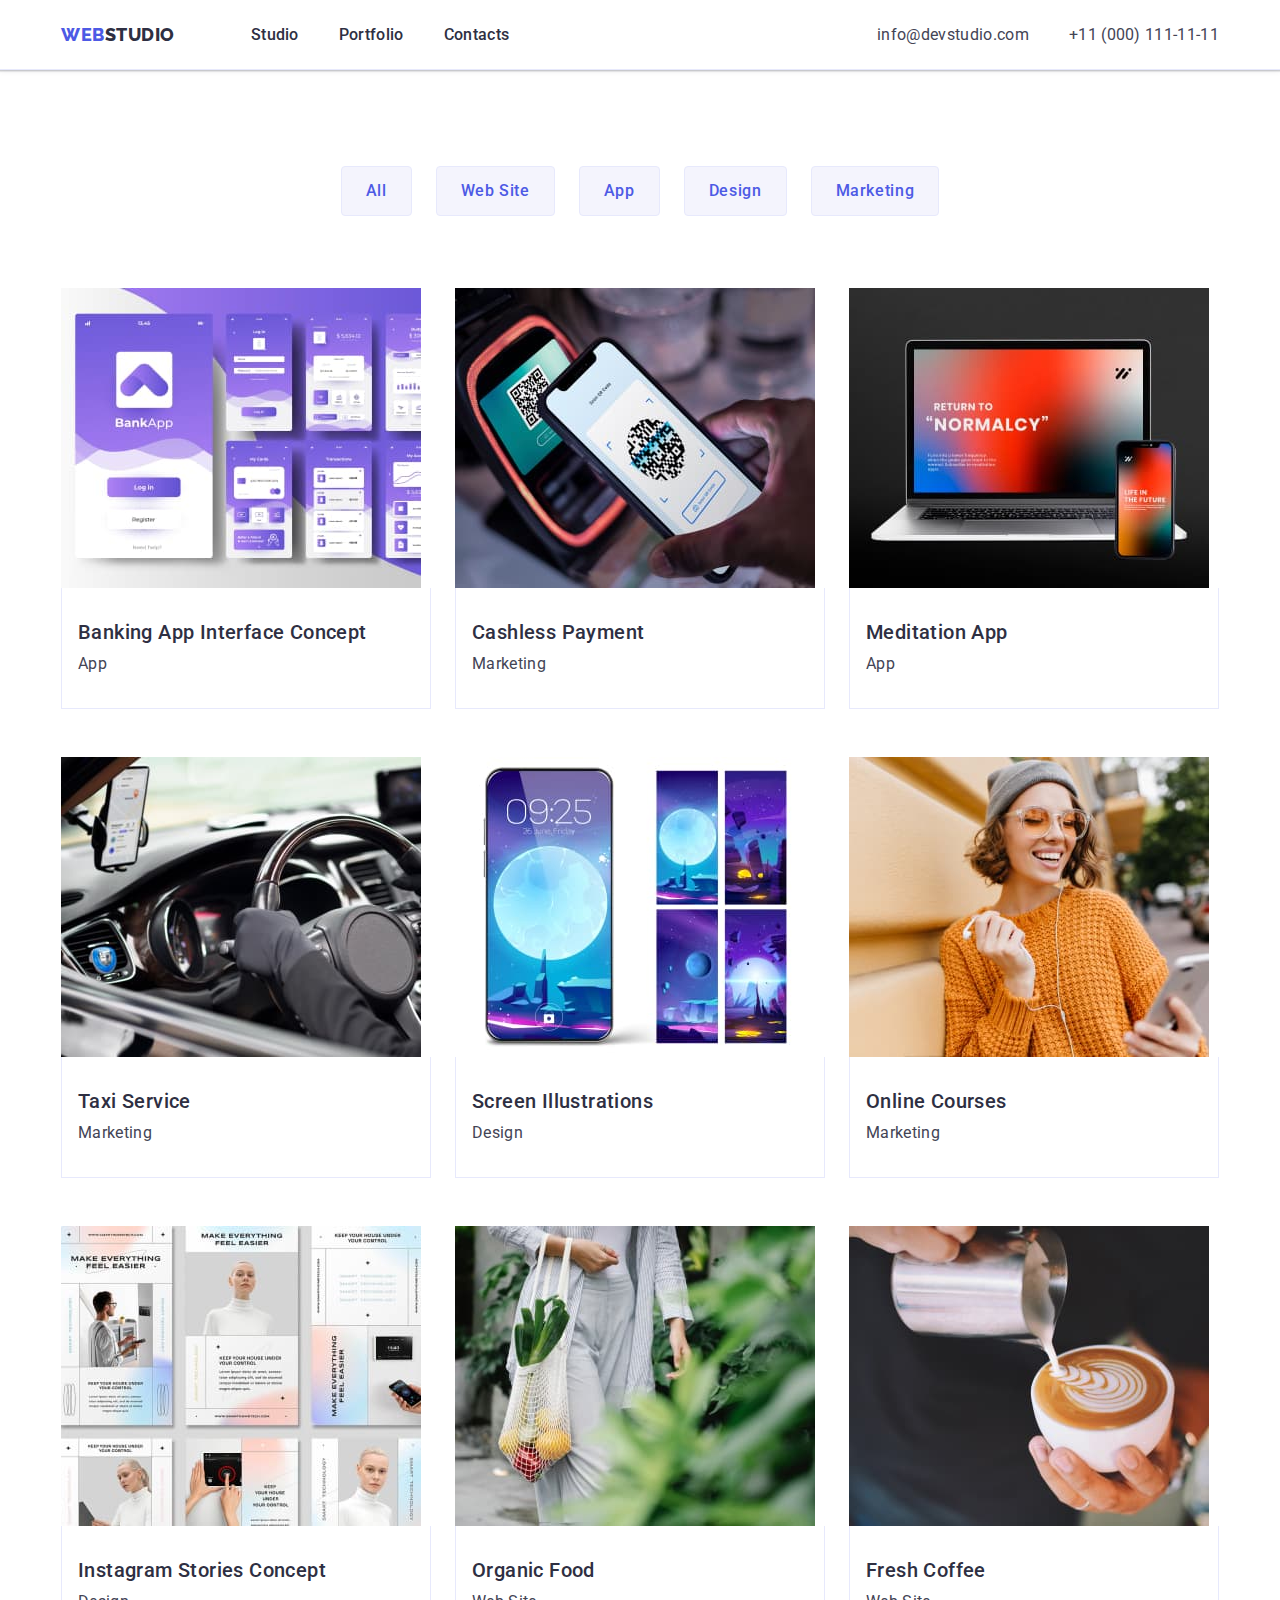
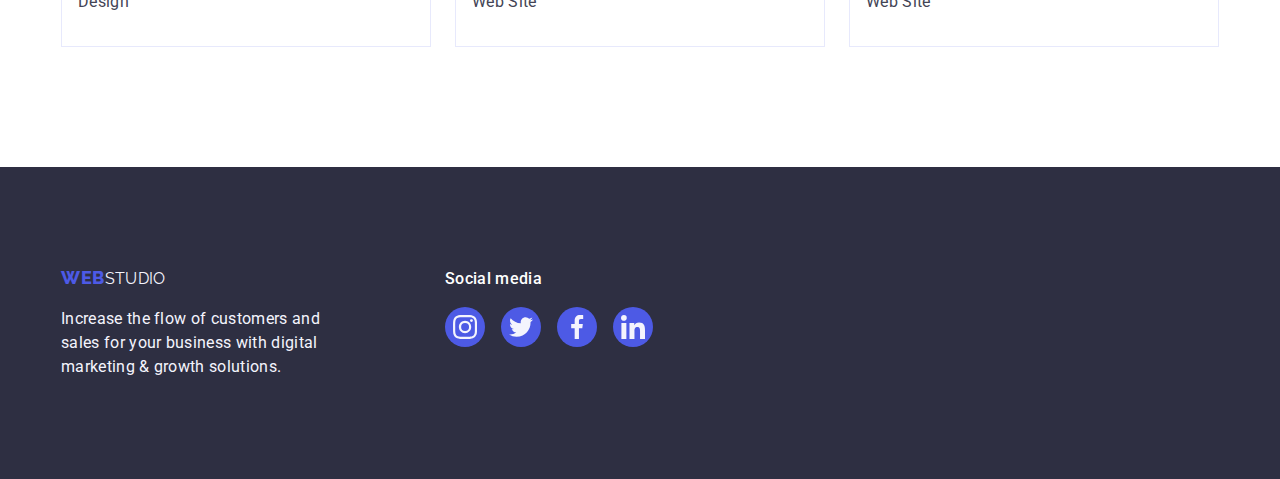
==== portfolio.html @ 8218d874 "Homework 5." ====
<!DOCTYPE html>
<html lang="en">
<head>
    <meta charset="UTF-8">
    <meta name="viewport" content="width=device-width, initial-scale=1.0">
    <title>Document</title>
    <link rel="preconnect" href="https://fonts.googleapis.com">
    <link rel="preconnect" href="https://fonts.gstatic.com" crossorigin>
    <link href="https://fonts.googleapis.com/css2?family=Raleway:wght@800&family=Roboto:wght@400;500;700;900&display=swap" rel="stylesheet">
    <link 
    rel="stylesheet" href="https://cdnjs.cloudflare.com/ajax/libs/modern-normalize/2.0.0/modern-normalize.min.css" 
    integrity="sha512-4xo8blKMVCiXpTaLzQSLSw3KFOVPWhm/TRtuPVc4WG6kUgjH6J03IBuG7JZPkcWMxJ5huwaBpOpnwYElP/m6wg==" 
    crossorigin="anonymous" 
    referrerpolicy="no-referrer" />
    <link rel="stylesheet" href="./css/styles.css">
</head>
<body >
    <header class = "header">
        <div class = "header-div container">
            <nav class="nav">
                <a class = "logo link" href="./index.html">Web<span class = "span-header">Studio</span></a>
                <ul class = "list">
                    <li><a class = "link" href="./index.html">Studio</a></li>
                    <li><a class = "link" href="./portfolio.html">Portfolio</a></li>
                    <li><a class = "link" href="">Contacts</a></li>
                </ul>
            </nav>
            
                <address class="adres">
                    <ul class = "list">
                        <li><a class = "link info" href="mailto:info@devstudio.com">info@devstudio.com</a></li>
                        <li><a class = "link info" href="tel:+110001111111">+11 (000) 111-11-11</a></li>
                    </ul>
                </address>
        </div>
    </header>
    <main>
        <section class="section-portfolio">
            <div class="container">
                <h1 class="visually-hidden">Nagłówek</h1>
                <ul class = "list list-atrybutes center button-margin-border">
                    <li><button type = "button" class = "button border-button">All</button></li>
                    <li><button type = "button" class = "button border-button">Web Site</button></li>
                    <li><button type = "button" class = "button border-button">App</button></li>
                    <li><button type = "button" class = "button border-button">Design</button></li>
                    <li><button type = "button" class = "button border-button">Marketing</button></li>
                </ul>
        
                <ul class="list link-photo wrap">
                    <li class="list-element-two">
                        <a href = "" class="link-image">
                            <img src="./images/hw2_img1.jpg" alt="BankApp aplication view." width="360" height="300">
                            <div class="container-two">
                                <h2 class="headline">Banking App Interface Concept</h2>
                                <p class="text">App</p>
                            </div>
                        </a>
                    </li>
                    <li class="list-element-two">
                        <a href = "" class="link-image">
                            <img src="./images/hw2_img2.jpg" alt="QR scanning." width="360" height="300">
                            <div class="container-two">
                                <h2 class="headline">Cashless Payment</h2>
                                <p class="text">Marketing</p>
                            </div>
                        </a>
                    </li>
                    <li class="list-element-two">
                        <a href = "" class="link-image">
                            <img src="./images/hw2_img3.jpg" alt="Laptop with text 'Return to NORMALCY'." width="360" height="300">
                            <div class="container-two">
                                <h2 class="headline">Meditation App</h2>
                                <p class="text">App</p>
                            </div>
                        </a>
                        
                    </li>
                    <li class="list-element-two">
                        <a href = "" class="link-image">
                            <img src="./images/hw2_img4.jpg" alt="Steering whell car." width="360" height="300">
                            <div class="container-two">
                                <h2 class="headline"> Taxi Service</h2>
                                <p class="text">Marketing</p>
                            </div>
                        </a>
                        
                    </li>
                    <li class="list-element-two">
                        <a href = "" class="link-image">
                            <img src="./images/hw2_img5.jpg" alt="phone with screens." width="360" height="300">
                            <div class="container-two">
                                <h2 class="headline">Screen Illustrations</h2>
                                <p class="text">Design</p>
                            </div>
                        </a>
                       
                    </li>
                    <li class="list-element-two">
                        <a href = "" class="link-image">
                            <img src="./images/hw2_img6.jpg" alt="Smiling woman with phone in hand." width="360" height="300">
                            <div class="container-two">
                                <h2 class="headline">Online Courses</h2>
                                <p class="text">Marketing</p>
                            </div>
                        </a>
                    </li>
                    <li class="list-element-two">
                        <a href = "" class="link-image">
                            <img src="./images/hw2_img7.jpg" alt="Photos of people with descriptions." width="360" height="300">
                            <div class="container-two">
                                <h2 class="headline">Instagram Stories Concept</h2>
                                <p class="text">Design</p>
                            </div>
                        </a>
                    </li>
                    <li class="list-element-two">
                        <a href = "" class="link-image">
                            <img src="./images/hw2_img8.jpg" alt="Person carries a bag with vegetables." width="360" height="300">
                            <div class="container-two">
                                <h2 class="headline">Organic Food</h2>
                                <p class="text">Web Site</p>
                            </div>
                        </a>
                    </li>
                    <li class="list-element-two">
                        <a href = "" class="link-image">
                            <img src="./images/hw2_img9.jpg" alt="Person makes coffee with pattern." width="360" height="300">
                            <div class="container-two">
                                <h2 class="headline">Fresh Coffee</h2>
                                <p class="text">Web Site</p>
                            </div>
                        </a>
                    </li>
                </ul>
            </div>
        </section>
    </main>
    <footer class="footer">
        <div class = "flex-footer container">
            <div class="foot">
                <a class = "logo link-footer" href="./index.html">Web<span class="span-footer">Studio</span></a>
                <p class="span-footer">Increase the flow of customers and sales for your business with digital marketing & growth solutions.</p>
            </div>
            <div>
                <p class="social-media">Social media</p>
                <ul class = "social-media-icons">
                    <li class="social-media-element">
                        <a class="social-media-footer" href="">
                            <svg class="icon" width = "24" height = "24">
                                <use href = "./images/icons.svg#icon-instagram-2-3"></use>

                            </svg>
                        </a>
                    </li>
                    <li class="social-media-element">
                        <a class="social-media-footer" href="">
                            <svg class="icon" width = "24" height = "24">
                                <use href = "./images/icons.svg#icon-twitter-1"></use>

                            </svg>
                        </a>
                    </li>
                    <li class="social-media-element">
                        <a class="social-media-footer" href="">
                            <svg class="icon" width = "24" height = "24">
                                <use href = "./images/icons.svg#icon-facebook-1"></use>

                            </svg>
                        </a>
                    </li>
                    <li class="social-media-element">
                        <a class="social-media-footer" href="">
                            <svg class="icon" width = "24" height = "24">
                                <use href = "./images/icons.svg#icon-linkedin-1"></use>

                            </svg>
                        </a>
                    </li>
                </ul>
            </div>
        </div>
    </footer>
    
</body>
</html>
---- css/styles.css ----
*{
    margin: 0;
    padding: 0;
}
:root{
    
    --Primary-Brand:#4D5AE5;

    --Pressed-state:#404BBF;

    --Dark:#2E2F42;
        
    --Success:#31D0AA;

    --Text:#434455;

    --Subtle-Text:#8E8F99;

    --Accent:#E7E9FC;

    --Light:#F4F4FD;

    --Modal-overlay:#2E2F42;

    --Hero-background:#2E2F42;

    --White-background:#FFFFFF;

    --Modal-background:#FCFCFC;

}

body{
    color:var(--Text);
    font-family: Roboto, sans-serif;
    background-color: var(--White-background);

}

img{
    display: block;
}


/*STYLES LINK*/
.link{
    font-weight: 500;
    color:var(--Dark);
    font-size: 16px;
    line-height: 1.5;
    letter-spacing: 0.02em;
    color: var(--Dark);
    text-decoration: none;
    padding: 24px 0;
    
}

.link-image{
    text-decoration: none;
    display: block;
}

.link-photo{
    font-weight: 500;
    color:var(--Dark);
    font-size: 16px;
    line-height: 1.5;
    letter-spacing: 0.02em;
    color: var(--Dark);
    text-decoration: none;
}

.link-footer{
    font-weight: 500;
    color:var(--Dark);
    font-size: 16px;
    line-height: 1.5;
    letter-spacing: 0.02em;
    color: var(--Dark);
    text-decoration: none;
    display: inline-block;
    margin-bottom: 16px;
}

.empty-link:hover,
.link:hover{
    color:var(--Pressed-state)
}

.link:active{
    color: var(--Pressed-state);
}

.empty-link:focus,
.link:focus{
    color:var(--Pressed-state)
}

.link-image:hover{
    box-shadow: 0px 1px 6px rgba(46, 47, 66, 0.08), 0px 1px 1px rgba(46, 47, 66, 0.16), 0px 2px 1px rgba(46, 47, 66, 0.08);
}

.link-image:focus{
    box-shadow: 0px 1px 6px rgba(46, 47, 66, 0.08), 0px 1px 1px rgba(46, 47, 66, 0.16), 0px 2px 1px rgba(46, 47, 66, 0.08);
}

/*------------------------------------------------*/


/*STYLES BUTTON*/

.main-button:hover,
.button:hover{
    color: var(--White-background);
    background-color: var(--Pressed-state);
    cursor: pointer;
}

.button:hover{
    border: 1px solid transparent;
    box-shadow: 0px 3px 1px rgba(0, 0, 0, 0.1), 0px 2px 1px rgba(0, 0, 0, 0.08), 0px 2px 2px rgba(0, 0, 0, 0.12);
}

.main-button:focus,
.button:focus{
    color:var(--White-background);
    background-color:var(--Pressed-state);
}

.button:focus{
    border: 1px solid transparent;
    box-shadow: 0px 3px 1px rgba(0, 0, 0, 0.1), 0px 2px 1px rgba(0, 0, 0, 0.08), 0px 2px 2px rgba(0, 0, 0, 0.12);
}

.button:active{
    color: var(--White-background);
    background-color: var(--Pressed-state);
}

.button{
    cursor: pointer;
    font-family: Roboto , sans-serif;
    font-weight: 500;
    font-size: 16px;
    line-height: 1.5;
    letter-spacing: 0.04em;
    color: var(--Primary-Brand);
    background-color: var(--Light);
    padding: 12px 24px;
}

.main-button{
    cursor: pointer;
    font-family: Roboto , sans-serif;
    font-weight: 500;
    font-size: 16px;
    line-height: 1.5;
    letter-spacing: 0.04em;
    color: var(--White-background);
    background-color: var(--Primary-Brand);
    display:block;
    min-width: 169px;
    height: 56px;
    border: none;
    border-radius: 4px;
    margin:auto;
    

}

.button-margin-border{
    margin-bottom: 72px;
}

.border-button{
    border: 1px solid var(--Accent);
    border-radius:4px ;
}
/*------------------------------------------------*/

/*STYLES HEADLINE*/

.headline{
    font-weight: 500;
    font-size: 20px;
    line-height: 1.2;
    letter-spacing: 0.02em;
    color:var(--Dark);
    margin-bottom: 8px;
    
}


.second-headline{
    font-size: 36px;
    line-height: 1.11;
    letter-spacing: 0.02em;
    text-align: center;
    text-transform: capitalize;
    color: var(--Dark);
    margin-bottom: 72px;
}



.main-headline{
    font-size: 56px;
    line-height: 1.07;
    text-align: center;
    letter-spacing: 0.02em;
    color: var(--White-background);
    max-width: 496px;
    margin-left: auto;
    margin-right:auto ;
    margin: 0 auto 48px;
    
}

/*------------------------------------------------*/


/*STYLES SECTIONS*/

.section{
    background-color:var(--Hero-background);
    padding: 188px 0;
}

.section-second-opcion{
    padding: 120px 0 120px;
}

.section-third-opcion{
    padding-bottom: 120px;
}

.last-section{
    background-color: var(--Light);
    padding: 120px 0;
}

.section-portfolio{
    padding-top: 96px;
    padding-bottom: 120px;
}

/*------------------------------------------------*/

/*STYLES LIST*/

.list{
    list-style: none;
    display: flex;
    gap: 40px;
    
    
}

.list-element-four{
    background-color: var(--White-background);
    width: calc((100% - 72px) / 4);
    border-radius: 0px 0px 4px 4px;
    box-shadow: 0px 1px 6px rgba(46, 47, 66, 0.08), 0px 1px 1px rgba(46, 47, 66, 0.16), 0px 2px 1px rgba(46, 47, 66, 0.08);
}

.list-atrybutes{
    gap:24px;
}

.list-element{
    width: calc((100% - 72px) / 4);
}

.list-element-two{
    width: calc((100% - 48px) / 3);
}

.list-element-three{
    width: calc(100% - 48px)/3;
}

/*------------------------------------------------*/

/*STYLES SPAN*/

.span-header{
    color: var(--Dark);
}

.span-footer{
    color: var(--Light);
    max-width: 264px;
    font-size: 16px;
    line-height: 1.5;
    font-weight: 400;
    letter-spacing: 0.02em;
}

/*------------------------------------------------*/

/*STYLES CONTAINER*/

.container{
    width: 1158px;
    margin: 0 auto;
    padding-left: 15px;
    padding-right: 15px;
}

.container-person{
    padding: 32px 0px;
}

.container-two{
    padding: 32px 16px;
    border: 1px solid var(--Accent);
    border-top: none;
}

.container-image{
    background-image: linear-gradient(rgba(46, 47, 66, 0.7), 
    rgba(46, 47, 66, 0.7)),
    url(../images/people-office.jpg);
    max-width: 1440px;
    background-repeat: no-repeat;
    background-position: center;
    background-size: cover;
    margin:0 auto;
}

/*------------------------------------------------*/


/*SOCIAL MEDIA AND ICONS*/

.social-media{
    font-weight: 500;
    font-size: 16px;
    line-height: 1.5;
    letter-spacing: 0.02em;
    color: var(--White-background);
    margin-bottom: 16px;

}

.social-media-icons{
    display: flex;
    gap: 16px;
    list-style: none;

}

.social-media-icons-two{
    display: flex;
    justify-content: center;
    gap:24px;
    list-style: none;
    margin-top: 8px;
}

.social-media-element{
    width: 40px;
    height: 40px;
}

.social-media-parameters{
    width: 100%;
    height: 100%;
    background-color: var(--Primary-Brand);
    border-radius: 50%;
    display: flex;
    align-items: center;
    justify-content: center;
}

.icon{
    fill: var(--Light);
}

.icon-color{
    fill: currentColor;
}

.icons-customers{
    display: flex;
    gap: 24px;
}

.social-media-footer{
    width: 100%;
    height: 100%;
    background-color: var(--Primary-Brand);
    border-radius: 50%;
    display: flex;
    align-items: center;
    justify-content: center;
}


.social-media-parameters:hover{
    background-color: var(--Pressed-state);

}

.social-media-parameters:focus{
    background-color: var(--Pressed-state);
}

.social-media-footer:hover{
    background-color: var(--Success);
}

.social-media-footer:focus{
    background-color: var(--Success);
}

.customer:hover{
    border-color: var(--Pressed-state);
    color: var(--Pressed-state);
}

.icon-color:hover{
    color: var(--Pressed-state);
}

.customer:focus{
    border-color: var(--Pressed-state);
    color: var(--Pressed-state);
}

/*------------------------------------------------*/



/*CUSTOMERS*/

.customers{
    width: calc((100% - 120px)/6);
    height: 88px;
    list-style: none;
}

.customer{
    width: 100%;
    height: 100%;
    border: 1px solid var(--Subtle-Text);
    border-radius: 4px;
    display: flex;
    align-items: center;
    justify-content: center;
    color: var(--Subtle-Text);
    

}

/*------------------------------------------------*/

/*OTHER*/

.text{
    color:var(--Text);
    font-size: 16px;
    line-height: 1.5;
    font-weight: 400;
    letter-spacing: 0.02em;
}




.footer{
    display: flex;
    background-color:var(--Dark);
    padding: 100px 0;
    gap:20px;
    
}




.info{
    color:var(--Text);
    font-weight: 400;
}

.logo{
    font-family: Raleway,sans-serif;
    font-weight: 800;
    font-size: 18px;
    line-height: 1.17;
    letter-spacing: 0.03em;
    text-transform: uppercase;
    color:var(--Primary-Brand);
    text-decoration: none;
    margin-right: 76px;;
}

.adres{
    font-style: normal;
    display: flex;
    justify-content: flex-end;
    align-items: center;
    margin-left: auto;
    font-weight: 400;
}


.header{
    border-bottom: 1px solid var(--Accent);
    box-shadow:  0px 2px 1px rgba(46, 47, 66, 0.08), 0px 1px 1px rgba(46, 47, 66, 0.16), 0px 1px 6px rgba(46, 47, 66, 0.08);
}

.header-div{
    display:flex;

}


.nav{
    display: flex;
    align-items: center;
    
}



.name{
    text-align: center;
}

.foot{
    margin-right: 120px;

}

.div-foot{
    display:flex;
}

.center{
    justify-content: center;
}


.wrap{
    flex-wrap: wrap;
    column-gap: 24px;
    row-gap: 48px;
}


.visually-hidden {
    position: absolute;
    width: 1px;
    height: 1px;
    margin: -1px;
    border: 0;
    padding: 0;
    white-space: nowrap;
    clip-path: inset(100%);
    clip: rect(0 0 0 0);
    overflow: hidden;
}

.flex{
    display: flex;
    
}

.flex-footer{
    display: flex;
    align-items: baseline;
    
}

.img-person{
    color:var(--Dark);
    font-weight: 500;
    font-size: 16px;
    line-height: 1.5;
    letter-spacing: 0.02em;
    color: var(--Dark);
    text-decoration: none;
}



.svg-element{
    display: flex;
    height: 112px;
    background-color: var(--Light);
    border-radius: 4px;
    margin-bottom: 8px;
    align-items: center;
    justify-content: center;
}

.customers{
    width: calc((100% - 120px)/6);
    height: 88px;
    list-style: none;
}

.customer{
    width: 100%;
    height: 100%;
    border: 1px solid var(--Subtle-Text);
    border-radius: 4px;
    display: flex;
    align-items: center;
    justify-content: center;
    color: var(--Subtle-Text);
    

}




/*------------------------------------------------*/
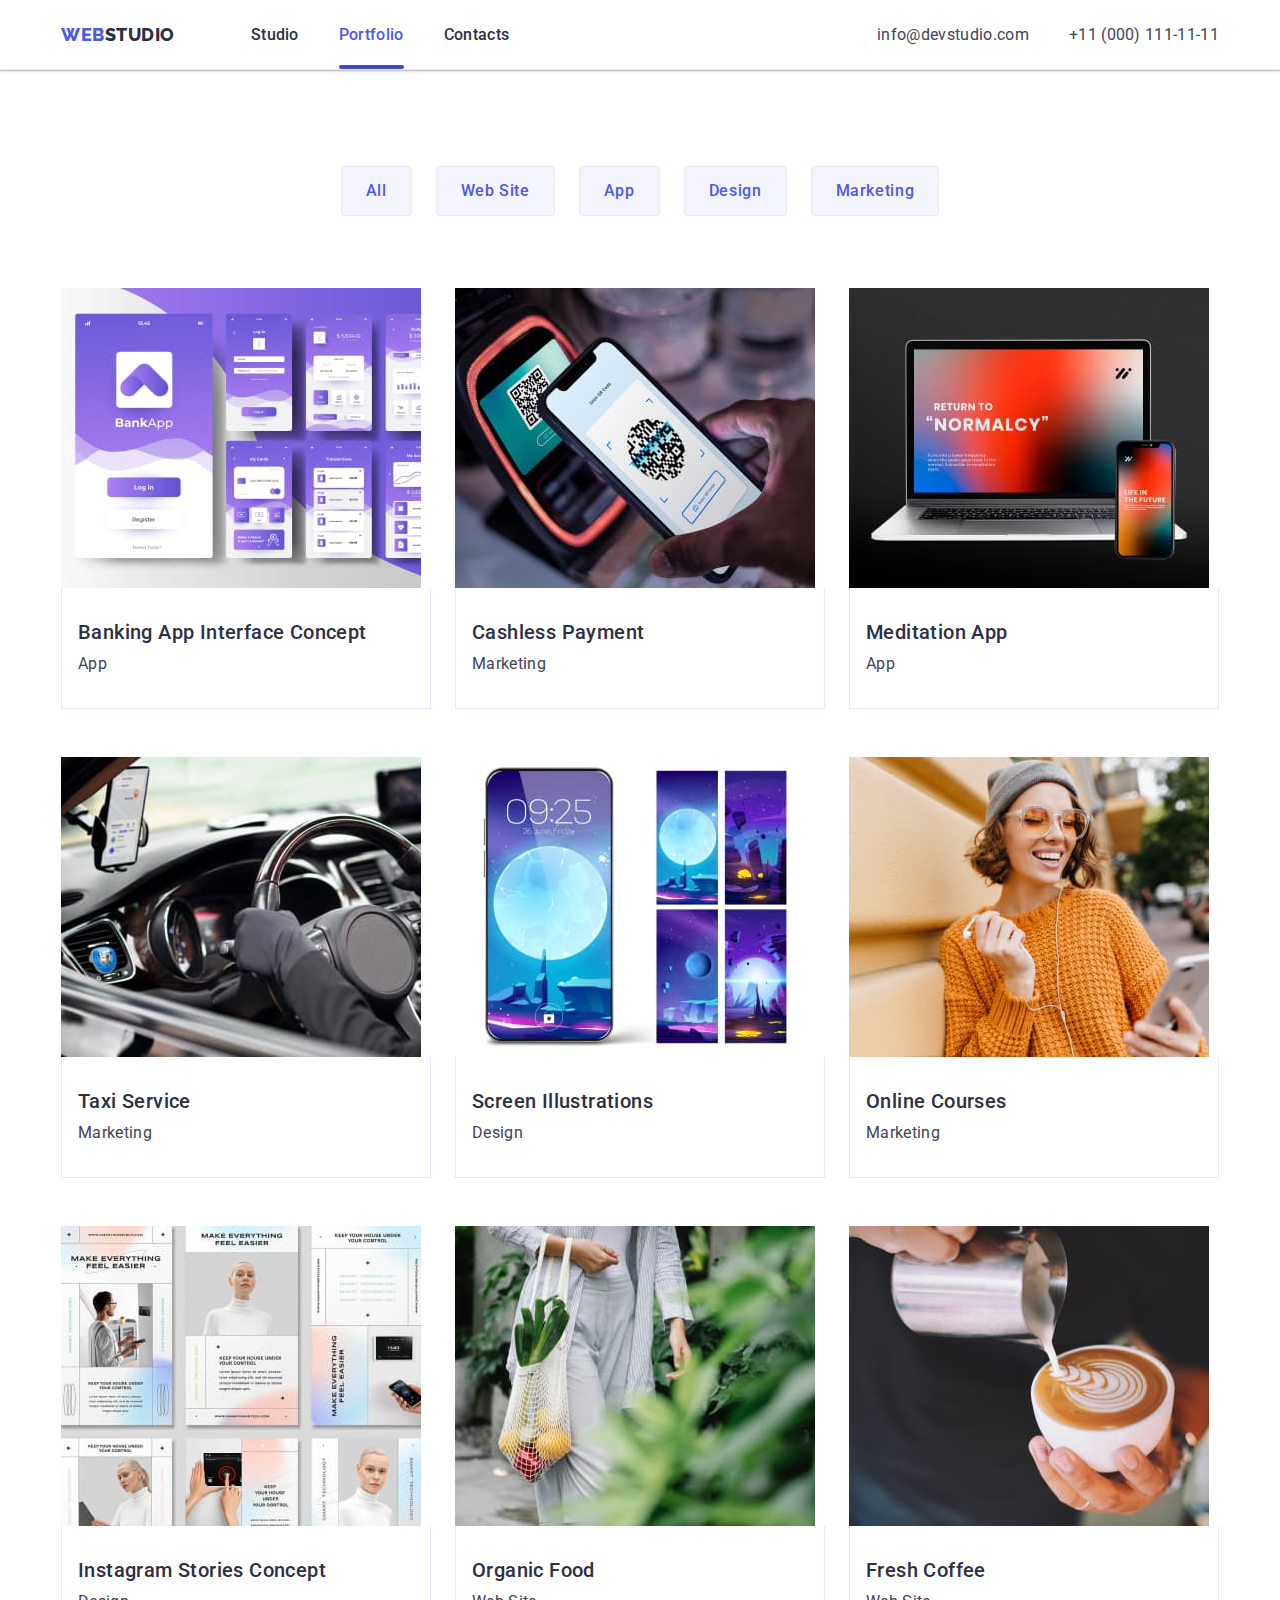
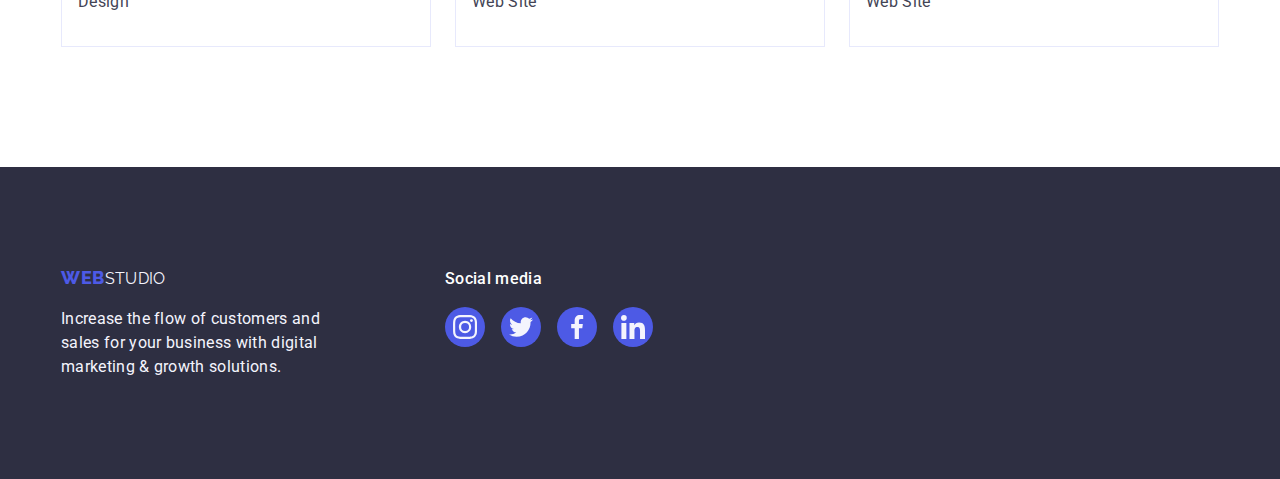
==== commit 6b588302: "Changed in homework 5." ====
--- a/portfolio.html
+++ b/portfolio.html
@@ -21,11 +21,11 @@
                 <a class = "logo link" href="./index.html">Web<span class = "span-header">Studio</span></a>
                 <ul class = "list">
                     <li><a class = "link" href="./index.html">Studio</a></li>
-                    <li><a class = "link" href="./portfolio.html">Portfolio</a></li>
+                    <li><a class = "link active-link" href="./portfolio.html">Portfolio</a></li>
                     <li><a class = "link" href="">Contacts</a></li>
                 </ul>
             </nav>
-            
+
                 <address class="adres">
                     <ul class = "list">
                         <li><a class = "link info" href="mailto:info@devstudio.com">info@devstudio.com</a></li>
@@ -45,91 +45,124 @@
                     <li><button type = "button" class = "button border-button">Design</button></li>
                     <li><button type = "button" class = "button border-button">Marketing</button></li>
                 </ul>
-        
+
                 <ul class="list link-photo wrap">
                     <li class="list-element-two">
                         <a href = "" class="link-image">
-                            <img src="./images/hw2_img1.jpg" alt="BankApp aplication view." width="360" height="300">
+                            <div class="appear">
+                            <img src="./images/hw2_img1.jpg" alt="Laptop with text 'Return to NORMALCY'." width="360" height="300">
+                            <p class = "paragraf">14 Stylish and User-Friendly App Design Concepts · Task Manager App · Calorie Tracker App · Exotic Fruit Ecommerce App · Cloud Storage App</p>
+                            </div>
                             <div class="container-two">
                                 <h2 class="headline">Banking App Interface Concept</h2>
                                 <p class="text">App</p>
                             </div>
                         </a>
-                    </li>
-                    <li class="list-element-two">
-                        <a href = "" class="link-image">
-                            <img src="./images/hw2_img2.jpg" alt="QR scanning." width="360" height="300">
+
+                    </li>
+                    <li class="list-element-two">
+                        <a href = "" class="link-image">
+                            <div class="appear">
+                            <img src="./images/hw2_img2.jpg" alt="Laptop with text 'Return to NORMALCY'." width="360" height="300">
+                            <p class = "paragraf">14 Stylish and User-Friendly App Design Concepts · Task Manager App · Calorie Tracker App · Exotic Fruit Ecommerce App · Cloud Storage App</p>
+                            </div>
                             <div class="container-two">
                                 <h2 class="headline">Cashless Payment</h2>
                                 <p class="text">Marketing</p>
                             </div>
                         </a>
-                    </li>
-                    <li class="list-element-two">
-                        <a href = "" class="link-image">
+
+                    </li>
+                    <li class="list-element-two">
+                        <a href = "" class="link-image">
+                            <div class="appear">
                             <img src="./images/hw2_img3.jpg" alt="Laptop with text 'Return to NORMALCY'." width="360" height="300">
+                            <p class = "paragraf">14 Stylish and User-Friendly App Design Concepts · Task Manager App · Calorie Tracker App · Exotic Fruit Ecommerce App · Cloud Storage App</p>
+                            </div>
                             <div class="container-two">
                                 <h2 class="headline">Meditation App</h2>
                                 <p class="text">App</p>
                             </div>
                         </a>
-                        
-                    </li>
-                    <li class="list-element-two">
-                        <a href = "" class="link-image">
-                            <img src="./images/hw2_img4.jpg" alt="Steering whell car." width="360" height="300">
-                            <div class="container-two">
-                                <h2 class="headline"> Taxi Service</h2>
+
+                    </li>
+                    <li class="list-element-two">
+                        <a href = "" class="link-image">
+                            <div class="appear">
+                            <img src="./images/hw2_img4.jpg" alt="Laptop with text 'Return to NORMALCY'." width="360" height="300">
+                            <p class = "paragraf">14 Stylish and User-Friendly App Design Concepts · Task Manager App · Calorie Tracker App · Exotic Fruit Ecommerce App · Cloud Storage App</p>
+                            </div>
+                            <div class="container-two">
+                                <h2 class="headline">Taxi Service</h2>
                                 <p class="text">Marketing</p>
                             </div>
                         </a>
-                        
-                    </li>
-                    <li class="list-element-two">
-                        <a href = "" class="link-image">
-                            <img src="./images/hw2_img5.jpg" alt="phone with screens." width="360" height="300">
+
+                    </li>
+                    <li class="list-element-two">
+                        <a href = "" class="link-image">
+                            <div class="appear">
+                            <img src="./images/hw2_img5.jpg" alt="Laptop with text 'Return to NORMALCY'." width="360" height="300">
+                            <p class = "paragraf">14 Stylish and User-Friendly App Design Concepts · Task Manager App · Calorie Tracker App · Exotic Fruit Ecommerce App · Cloud Storage App</p>
+                            </div>
                             <div class="container-two">
                                 <h2 class="headline">Screen Illustrations</h2>
                                 <p class="text">Design</p>
                             </div>
                         </a>
-                       
-                    </li>
-                    <li class="list-element-two">
-                        <a href = "" class="link-image">
-                            <img src="./images/hw2_img6.jpg" alt="Smiling woman with phone in hand." width="360" height="300">
+
+                    </li>
+                    <li class="list-element-two">
+                        <a href = "" class="link-image">
+                            <div class="appear">
+                            <img src="./images/hw2_img6.jpg" alt="Laptop with text 'Return to NORMALCY'." width="360" height="300">
+                            <p class = "paragraf">14 Stylish and User-Friendly App Design Concepts · Task Manager App · Calorie Tracker App · Exotic Fruit Ecommerce App · Cloud Storage App</p>
+                            </div>
                             <div class="container-two">
                                 <h2 class="headline">Online Courses</h2>
                                 <p class="text">Marketing</p>
                             </div>
                         </a>
-                    </li>
-                    <li class="list-element-two">
-                        <a href = "" class="link-image">
-                            <img src="./images/hw2_img7.jpg" alt="Photos of people with descriptions." width="360" height="300">
+
+                    </li>
+                    <li class="list-element-two">
+                        <a href = "" class="link-image">
+                            <div class="appear">
+                            <img src="./images/hw2_img7.jpg" alt="Laptop with text 'Return to NORMALCY'." width="360" height="300">
+                            <p class = "paragraf">14 Stylish and User-Friendly App Design Concepts · Task Manager App · Calorie Tracker App · Exotic Fruit Ecommerce App · Cloud Storage App</p>
+                            </div>
                             <div class="container-two">
                                 <h2 class="headline">Instagram Stories Concept</h2>
                                 <p class="text">Design</p>
                             </div>
                         </a>
-                    </li>
-                    <li class="list-element-two">
-                        <a href = "" class="link-image">
-                            <img src="./images/hw2_img8.jpg" alt="Person carries a bag with vegetables." width="360" height="300">
+
+                    </li>
+                    <li class="list-element-two">
+                        <a href = "" class="link-image">
+                            <div class="appear">
+                            <img src="./images/hw2_img8.jpg" alt="Laptop with text 'Return to NORMALCY'." width="360" height="300">
+                            <p class = "paragraf">14 Stylish and User-Friendly App Design Concepts · Task Manager App · Calorie Tracker App · Exotic Fruit Ecommerce App · Cloud Storage App</p>
+                            </div>
                             <div class="container-two">
                                 <h2 class="headline">Organic Food</h2>
                                 <p class="text">Web Site</p>
                             </div>
                         </a>
-                    </li>
-                    <li class="list-element-two">
-                        <a href = "" class="link-image">
-                            <img src="./images/hw2_img9.jpg" alt="Person makes coffee with pattern." width="360" height="300">
+
+                    </li>
+                    <li class="list-element-two">
+                        <a href = "" class="link-image">
+                            <div class="appear">
+                            <img src="./images/hw2_img9.jpg" alt="Laptop with text 'Return to NORMALCY'." width="360" height="300">
+                            <p class = "paragraf">14 Stylish and User-Friendly App Design Concepts · Task Manager App · Calorie Tracker App · Exotic Fruit Ecommerce App · Cloud Storage App</p>
+                            </div>
                             <div class="container-two">
                                 <h2 class="headline">Fresh Coffee</h2>
                                 <p class="text">Web Site</p>
                             </div>
                         </a>
+
                     </li>
                 </ul>
             </div>
@@ -180,6 +213,6 @@
             </div>
         </div>
     </footer>
-    
+
 </body>
 </html>--- a/css/styles.css
+++ b/css/styles.css
@@ -3,13 +3,13 @@
     padding: 0;
 }
 :root{
-    
+
     --Primary-Brand:#4D5AE5;
 
     --Pressed-state:#404BBF;
 
     --Dark:#2E2F42;
-        
+
     --Success:#31D0AA;
 
     --Text:#434455;
@@ -39,6 +39,7 @@
 
 img{
     display: block;
+    height: auto;    
 }
 
 
@@ -52,13 +53,39 @@
     color: var(--Dark);
     text-decoration: none;
     padding: 24px 0;
+    position: relative;
     
+    
+
+}
+
+.active-link{
+    color: var(--Primary-Brand);
+    transition: color 250ms cubic-bezier(0.4,0,0.2,1);
+}
+
+.active-link::after{
+    color: var(--Primary-Brand);
+    position: absolute;
+    content: "";
+    left: 0;
+    bottom: -1px;
+    width: 100%;
+    height: 4px;
+    background-color: var(--Pressed-state);
+    border-radius: 2px;
+    
+
 }
 
 .link-image{
     text-decoration: none;
     display: block;
-}
+    box-shadow:250ms cubic-bezier(0.4, 0, 0.2, 1);
+    position: relative;
+    overflow: hidden;
+}
+
 
 .link-photo{
     font-weight: 500;
@@ -96,8 +123,18 @@
     color:var(--Pressed-state)
 }
 
+.link-image:hover .paragraf{
+    
+    transform: translateY(0);
+    
+}
+
 .link-image:hover{
     box-shadow: 0px 1px 6px rgba(46, 47, 66, 0.08), 0px 1px 1px rgba(46, 47, 66, 0.16), 0px 2px 1px rgba(46, 47, 66, 0.08);
+}
+
+.link-image:focus .paragraf{
+    transform: translateY(0);
 }
 
 .link-image:focus{
@@ -164,7 +201,7 @@
     border: none;
     border-radius: 4px;
     margin:auto;
-    
+
 
 }
 
@@ -187,7 +224,7 @@
     letter-spacing: 0.02em;
     color:var(--Dark);
     margin-bottom: 8px;
-    
+
 }
 
 
@@ -213,7 +250,7 @@
     margin-left: auto;
     margin-right:auto ;
     margin: 0 auto 48px;
-    
+
 }
 
 /*------------------------------------------------*/
@@ -252,8 +289,8 @@
     list-style: none;
     display: flex;
     gap: 40px;
-    
-    
+
+
 }
 
 .list-element-four{
@@ -449,7 +486,7 @@
     align-items: center;
     justify-content: center;
     color: var(--Subtle-Text);
-    
+
 
 }
 
@@ -473,7 +510,7 @@
     background-color:var(--Dark);
     padding: 100px 0;
     gap:20px;
-    
+
 }
 
 
@@ -482,6 +519,7 @@
 .info{
     color:var(--Text);
     font-weight: 400;
+    transition: color 250ms cubic-bezier(0.4,0,0.2,1);
 }
 
 .logo{
@@ -520,7 +558,7 @@
 .nav{
     display: flex;
     align-items: center;
-    
+
 }
 
 
@@ -565,13 +603,13 @@
 
 .flex{
     display: flex;
-    
+
 }
 
 .flex-footer{
     display: flex;
     align-items: baseline;
-    
+
 }
 
 .img-person{
@@ -611,10 +649,30 @@
     align-items: center;
     justify-content: center;
     color: var(--Subtle-Text);
+
+
+}
+
+.appear{
+    position: relative;
+    overflow: hidden;
     
-
-}
-
+}
+
+.paragraf{
+    position: absolute;
+    font-size: 16px;
+    line-height: 1.5;
+    letter-spacing: 0.02em;
+    color: var(--Light);
+    padding: 40px 32px;
+    top:0;
+    background-color: var(--Primary-Brand);
+    width: 100%;
+    height: 100%;
+    transform: translateY(100%);
+    transition: transform 250ms cubic-bezier(0.4,0,0.2,1);
+}
 
 
 
